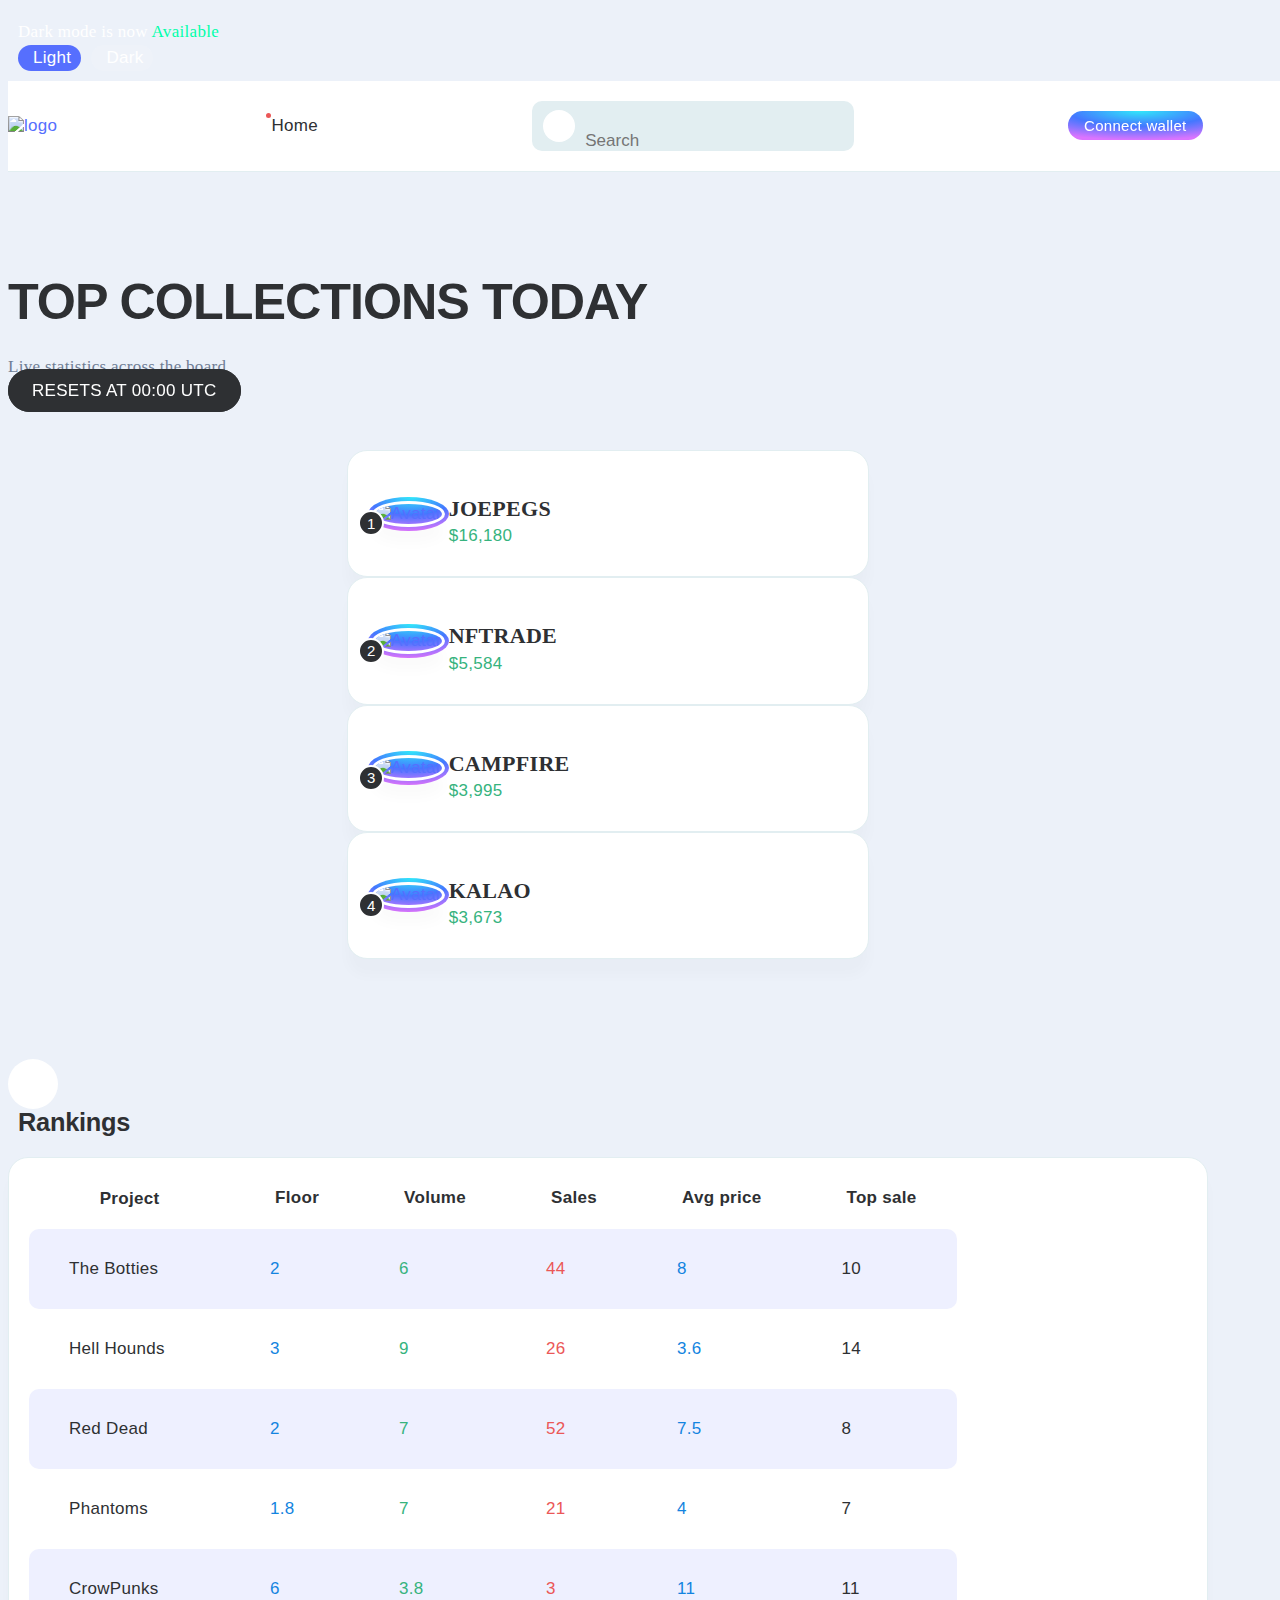
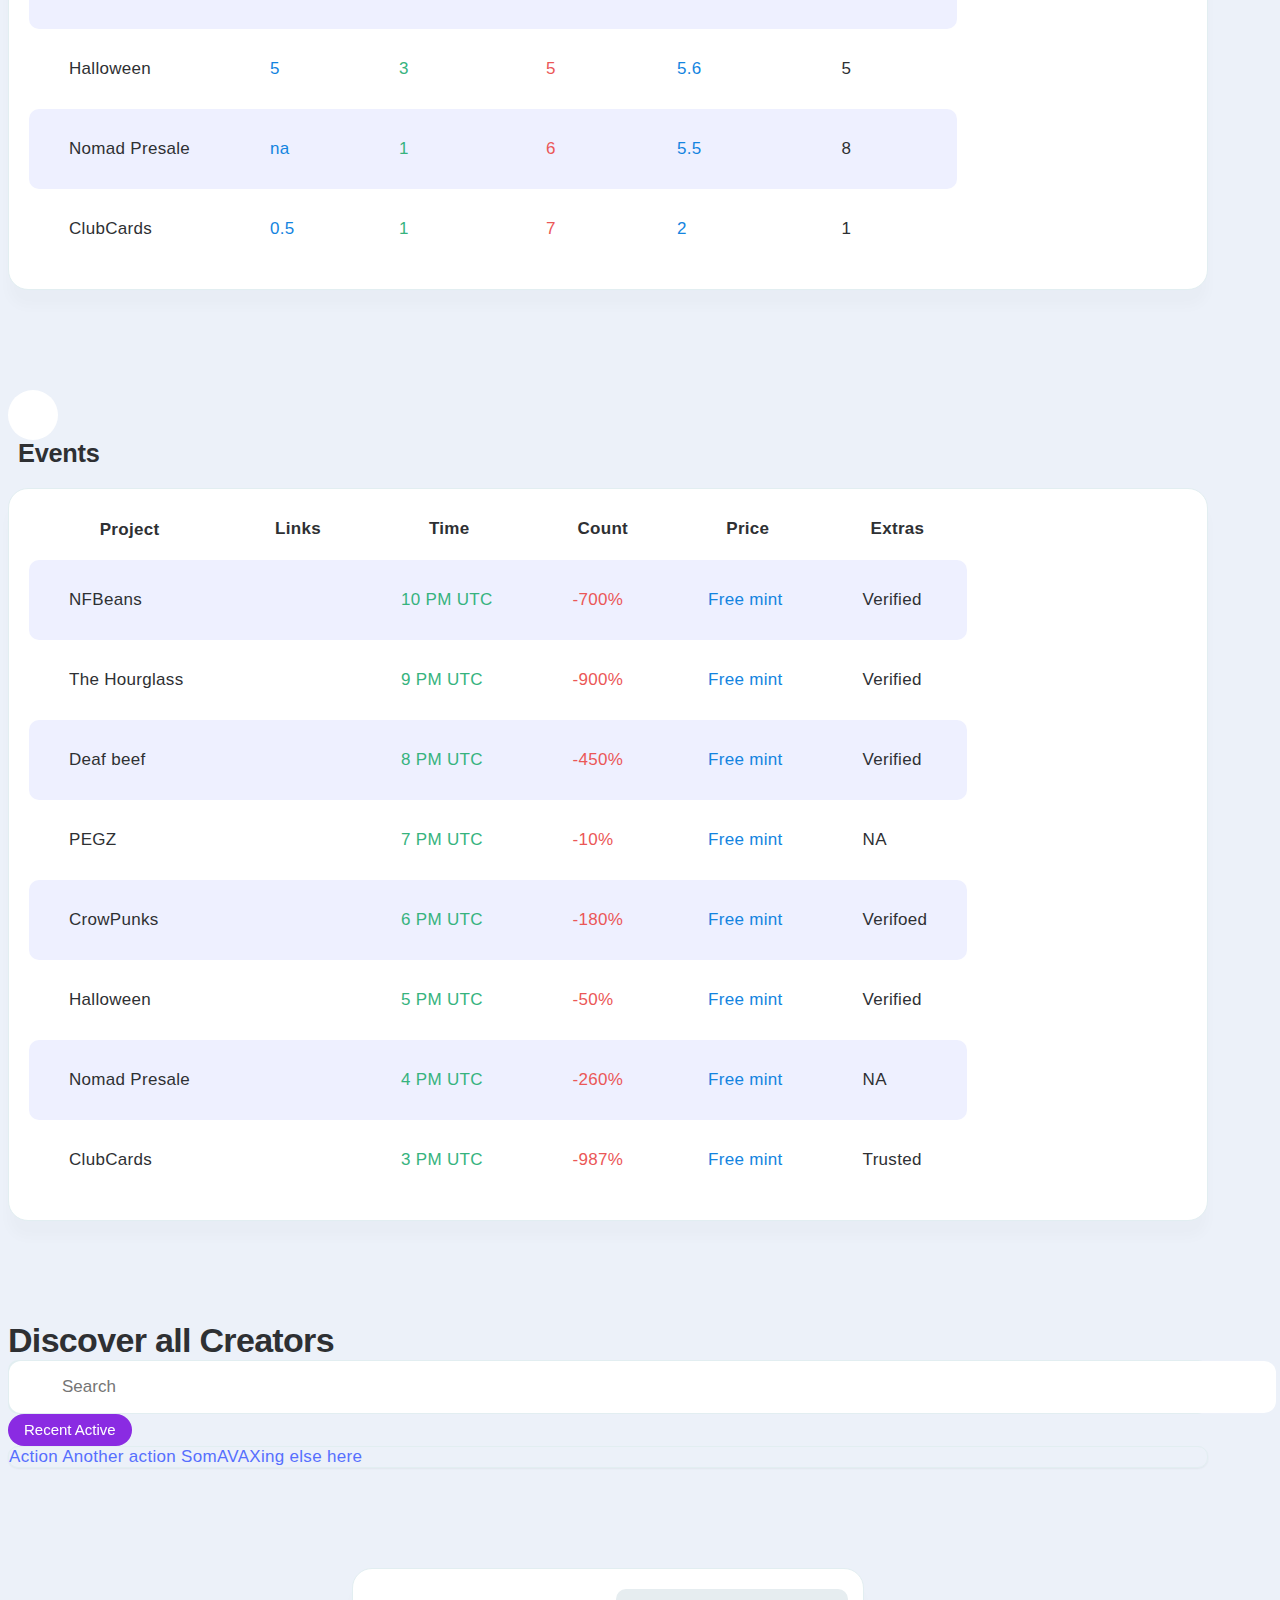
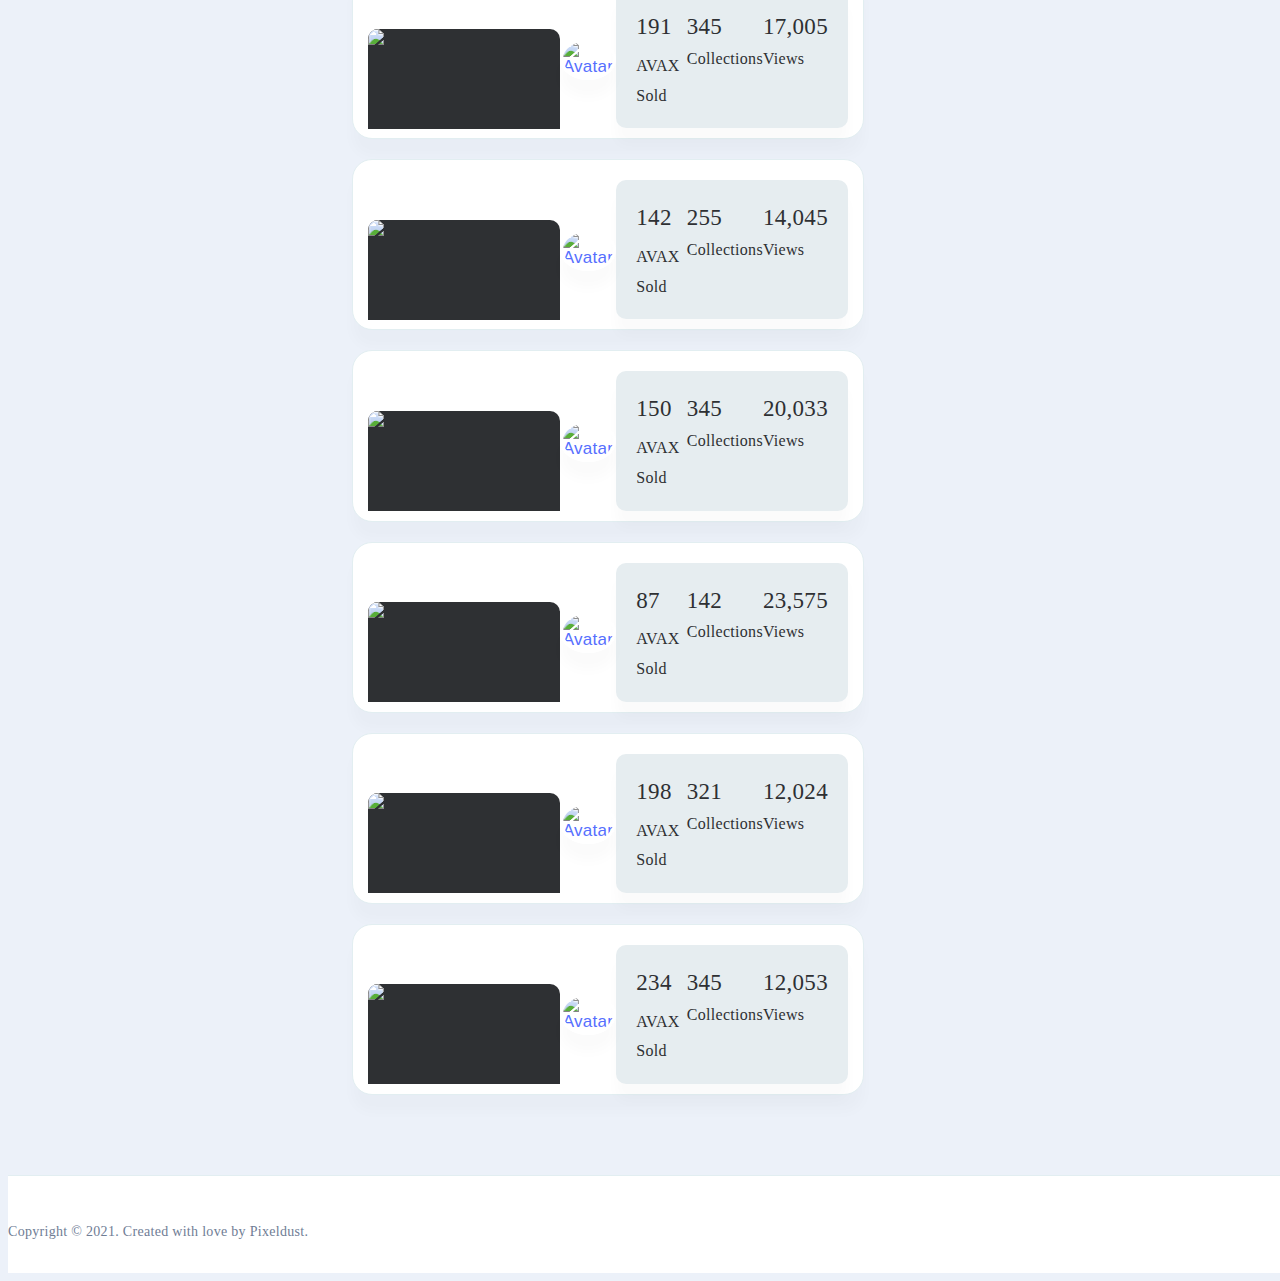
==== analytics.html @ ddad7b92 "Update" ====
<!DOCTYPE html>
<html lang="en">
	<head>
		<meta charset="UTF-8" />
		<meta name="title" content="Pixeldust" />
		<meta name="description" content="Egoverse NFT Marketplace" />
		<meta
			name="keywords"
			content="bootstrap, Egoverse , bootstrap5, sass, html5"
			/>
		<meta name="robots" content="index, follow" />
		<meta name="language" content="English" />
		<meta name="viewport" content="width=device-width, initial-scale=1.0" />
		<title> Analytics </title>
		<meta name="msapplication-TileColor" content="#da532c" />
		<meta name="theme-color" content="#ffffff" />
		<!-- 🌈🌈🌈🌈🌈🌈🌈🌈🌈🌈🌈🌈🌈🌈🌈 STYLES -->
		<link rel="stylesheet" href="assets/css/plugins/remixicon.css" />
		<link
			rel="stylesheet"
			href="assets/css/plugins/bootstrap.min.css"
			/>
		<link
			rel="stylesheet"
			href="assets/css/plugins/swiper-bundle.min.css"
			/>
		<link rel="stylesheet" href="assets/css/style.css" />
	</head>
	<body class="body">

		<div class="overflow-hidden">

			<div class="bg-dark py-10">
				<div class="container">
					<div
						class="text-center
						d-flex
						justify-content-between
						space-x-10
						align-items-center">
						<div class="space-x-10 d-flex align-items-center">
							<lottie-player
								src="https://assets6.lottiefiles.com/private_files/lf30_kqshlcsx.json"
								background="transparent"
								speed="2"
								style="width: 50px; height: 50px"
								loop
								autoplay></lottie-player>
							<p class="color_white">
								Dark mode is now
								<span style="color: rgb(0, 255, 170)">Available </span>
							</p>
						</div>

						<div class="mode_switcher space-x-10">
							<a href="#" class="light d-flex align-items-center is_active">
								<i class="ri-sun-fill"></i> Light
							</a>
							<a href="#" class="dark d-flex align-items-center">
								<i class="ri-moon-fill"></i> Dark
							</a>
						</div>
					</div>
				</div>
			</div>

			
			<header class="header__1 js-header" id="header">
				<div class="container">
					<div class="wrapper js-header-wrapper">
						<div class="header__logo">
							<a href="/">
								<img
									class="header__logo"
									id="logo_js"
									src="./assets/img/logos/egologo.png"
									alt="logo"
									/>
							</a>
						</div>
			
						<!-- ==================  -->
						<div class="header__menu">
							<ul class="d-flex space-x-20">
								<li class="has_popup">
									<a class="color_black is_new" href="index.html">Home <i class=""></i></a>
								</li>							
							</ul>
						</div>
						<!-- ================= -->
						<div class="header__search">
							<input type="text" placeholder="Search" />
							<button class="header__result">
								<i class="ri-search-line"></i>
							</button>
						</div>
						<div class="header__btns">
							<a class="btn btn-grad btn-sm" href="Connect-wallet.html">
								<i class="ri-wallet-3-line"></i>
								Connect wallet</a>
							<a href="" id="connectbtn">
								<img width="45" src="assets/img/icons/metamask.svg" alt="">
							</a>
						</div>
						<div class="header__burger js-header-burger"></div>
			
						<div class="header__mobile js-header-mobile">
							<div class="header__mobile__menu space-y-40">
								<ul class="d-flex space-y-20">
									<li> <a class="color_black" href="Marketplace.html"> Marketplace</a> </li>
									<li> <a class="color_black" href="Collections.html"> Collections</a> </li>
									<li> <a class="color_black" href="Profile.html"> Profile</a> </li>
									<li> <a class="color_black" href="Creators.html"> Creators</a> </li>
						
								</ul>
								<div class="space-y-20">
									<div class="header__search in_mobile w-full">
										<input type="text" placeholder="Search" />
										<button class="header__result">
											<i class="ri-search-line"></i>
										</button>
									</div>
									<a class="btn btn-grad btn-sm" href="Connect-wallet.html">Connect
										wallet</a>
								</div>
							</div>
						</div>
					</div>
				</div>
			</header>
			
			<!-- ====== headers -->
			<header class="header__1 js-header header_wallet" id="header_admin">
				<div class="container">
					<div class="wrapper js-header-wrapper space-x-10">
						<div class="header__logo">
							<a href="/">
								<img
									class="header__logo"
									id="logo_js"
									src="assets/img/logos/egologo.png"
									alt="logo"
									/>
							</a>
						</div>
						<!-- ==================  -->
						<div class="header__menu">
							<ul class="d-flex space-x-20">
								<li class="has_popup">
									<a class="color_black is_new" href="index.html"> Home <i class="ri-more-2-fill"></i></a>									
								</li>															
							</ul>
						</div>
						<!-- ================== -->
						<div class="header__search">
							<input type="text" placeholder="Search" />
							<button class="header__result">
								<i class="ri-search-line"></i>
							</button>
						</div>
						<div class="d-flex align-items-center space-x-20">
							<div class="header__notifications">
								<div class="js-notifications-icon">
									<i class="ri-notification-3-line"></i>
								</div>
								<div class="notifications_popup space-y-20">
									<div class="d-flex justify-content-between">
										<h5> Notifications</h5>
										<a href="Activity.html" class="badge color_white">View all</a>
									</div>
									<div
										class="item
										space-x-20
										d-flex
										justify-content-between
										align-items-center">
										<img
											class="thumb"
											src="assets/img/notifications/1.png"
											alt="..."
											/>
										<div class="details">
											<a href="activity.html"> <h6>Money revieved</h6> </a>
											<p>0.6 AVAX</p>
										</div>
										<span class="circle"></span>
									</div>
								</div>
							</div>
							<div class="header__avatar">
								<div class="price">
									<span>2.45 <strong>AVAX</strong> </span>
								</div>
								<img
									class="avatar"
									src="assets/img/avatars/avatar_2.png"
									alt="avatar"
									/>
								<div class="avatar_popup space-y-20">
									<div class="d-flex align-items-center justify-content-between">
										<span> 13b9ebda035r178... </span>
										<a href="/" class="ml-2">
											<i class="ri-file-copy-line"></i>
										</a>
									</div>
									<div class="d-flex align-items-center space-x-10">
										<img
											class="coin"
											src="assets/img/logos/coin.svg"
											alt="/"
											/>
										<div class="info">
											<p class="text-sm font-book text-gray-400">Balance</p>
											<p class="w-full text-sm font-bold text-green-500">16.58 AVAX</p>
										</div>
									</div>
									<div class="hr"></div>
									<div class="links space-y-10">
										<a href="#">
											<i class="ri-landscape-line"></i> <span> My items</span>
										</a>
										<a href="edit_profile.html">
											<i class="ri-pencil-line"></i> <span> Edit Profile</span>
										</a>
										<a href="#">
											<i class="ri-logout-circle-line"></i> <span> Logout</span>
										</a>
									</div>
								</div>
							</div>
							<div class="header__btns">
								<a class="btn btn-primary btn-sm" href="Upload-type.html">Create</a>
							</div>
							<div class="header__burger js-header-burger"></div>
						</div>
						<div class="header__mobile js-header-mobile">
							<div class="header__mobile__menu space-y-40">
								<ul class="d-flex space-y-20">
									<li> <a class="color_black" href="Marketplace.html"> Marketplace</a> </li>
									<li> <a class="color_black" href="Collections.html"> Collections</a> </li>
									<li> <a class="color_black" href="Profile.html"> Profile</a> </li>
									<li> <a class="color_black" href="Creators.html"> Creators</a> </li>
						
								</ul>
								<div class="space-y-20">
									<div class="header__search in_mobile w-full">
										<input type="text" placeholder="Search" />
										<button class="header__result">
											<i class="ri-search-line"></i>
										</button>
									</div>
									<a class="btn btn-grad btn-sm" href="Connect-wallet.html">Connect
										wallet</a>
								</div>
							</div>
						</div>
					</div>
				</div>
			</header><div class="hero__creators">
			    <div class="container">
			        <div class="row align-items-center justify-content-between">
			            <div class="col-lg-6">
			                <div class="space-y-20">
			                    <h1>TOP COLLECTIONS TODAY</h1>
			                    <p class="hero__text">
			                        Live statistics across the board
			                    </p>
			                </div>
			            </div>
			            <div class="col-lg-auto">
			                <a class="btn btn-dark" > RESETS AT 00:00 UTC
			                </a>
			            </div>
			        </div>
			
			    </div>
			</div><div class="container">
				<div class="row">
					<div class="col-lg-3">
						<div class="creator_item creator_card space-y-10 is_big">
							<div class="avatars flex-column space-y-10">
								<div class="media has_border">
									<a href="Profile.html">
										<img src="assets/img/logos/download.png"
											alt="Avatar" class="avatar avatar-md">
									</a>
									<div class="has_number">
										1
									</div>
								</div>
								<div class="text-center">
									<a href="Profile.html">
										<p class="avatars_name large color_black">JOEPEGS</p>
									</a>
									<span class="sales color_green"> $16,180 </span>
								</div>
							</div>
						</div>
					</div>
					<div class="col-lg-3">
						<div class="creator_item creator_card space-y-10 is_big">
							<div class="avatars flex-column space-y-10">
								<div class="media has_border">
									<a href="Profile.html">
										<img src="assets/img/logos/logoAnimation.svg"
											alt="Avatar" class="avatar avatar-md">
									</a>
									<div class="has_number">
										2
									</div>
								</div>
								<div class="text-center">
									<a href="Profile.html">
										<p class="avatars_name large color_black"> NFTRADE </p>
									</a>
									<span class="sales color_green">$5,584</span>
								</div>
							</div>
						</div>
					</div>
					<div class="col-lg-3">
						<div class="creator_item creator_card space-y-10 is_big">
							<div class="avatars flex-column space-y-10">
								<div class="media has_border">
									<a href="Profile.html">
										<img src="assets/img/logos/campfire_logo_black.webp"
											alt="Avatar" class="avatar avatar-md">
									</a>
									<div class="has_number">
										3
									</div>
								</div>
								<div class="text-center">
									<a href="Profile.html">
										<p class="avatars_name large color_black">CAMPFIRE</p>
									</a>
									<span class="sales color_green">$3,995</span>
								</div>
							</div>
						</div>
					</div>
					<div class="col-lg-3">
						<div class="creator_item creator_card space-y-10 is_big">
							<div class="avatars flex-column space-y-10">
								<div class="media has_border">
									<a href="Profile.html">
										<img src="assets/img/logos/favicon.ico"
											alt="Avatar" class="avatar avatar-md">
									</a>
									<div class="has_number">
										4
									</div>
								</div>
								<div class="text-center">
									<a href="Profile.html">
										<p class="avatars_name large color_black">KALAO</p>
									</a>
									<span class="sales color_green">$3,673</span>
								</div>
							</div>
						</div>
					</div>
				</div>
			</div>
			
			<section class="section upcoming_projects mt-100">
			    <div class="container">
			        <div class="space-x-10 d-flex align-items-center mb-20">
			            <div class="calendar_icon"><i class="ri-calendar-event-line"></i></div>
			            <h3>Rankings</h3>
			        </div>
			        <div class="box d-flex table-responsive">
			            <table class="table upcoming_projects">
			                <thead>
			                    <tr>
			                        <th scope="col"><span>Project</span></th>
			                        <th class="space-x-5" scope="col"><i class="ri-link"></i><span>	Floor</span></th>
			                        <th class="space-x-5" scope="col"><i class="ri-time-line"></i><span>Volume</span></th>
			                        <th class="space-x-5" scope="col"><i class="ri-price-tag-3-line"></i><span>Sales</span></th>
			                        <th class="space-x-5" scope="col"><i class="ri-money-dollar-circle-line"></i><span>Avg price</span></th>
			                        <th class="space-x-5" scope="col"><i class="ri-file-line"></i><span>Top sale</span></th>
			                    </tr>
			                </thead>
			                <tbody>
			                    <tr>
			                        <td><span class="color_black">The Botties</span></td>
			                        <td><span class="color_info">2</span></td>
			                        <td><span class="color_green">6</span></td>
			                        <td><span class="color_red">44</span></td>
			                        <td><span class="color_info">8</span></td>
			                        <td><span class="color_black">10</span></td>
			                    </tr>
			                    <tr class="white">
			                        <td><span class="color_black">Hell Hounds</span></td>
			                        <td><span class="color_info">3</span></td>
			                        <td><span class="color_green">9</span></td>
			                        <td><span class="color_red">26</span></td>
			                        <td><span class="color_info">3.6</span></td>
			                        <td><span class="color_black">14</span></td>
			                    </tr>
			                    <tr>
			                        <td><span class="color_black">Red Dead</span></td>
			                        <td><span class="color_info">2</span></td>
			                        <td><span class="color_green">7</span></td>
			                        <td><span class="color_red">52</span></td>
			                        <td><span class="color_info">7.5</span></td>
			                        <td><span class="color_black">8</span></td>
			                    </tr>
			                    <tr class="white">
			                        <td><span class="color_black">Phantoms</span></td>
			                        <td><span class="color_info">1.8</span></td>
			                        <td><span class="color_green">7</span></td>
			                        <td><span class="color_red">21</span></td>
			                        <td><span class="color_info">4</span></td>
			                        <td><span class="color_black">7</span></td>
			                    </tr>
			                    <tr>
			                        <td><span class="color_black">CrowPunks</span></td>
			                        <td><span class="color_info">6</span></td>
			                        <td><span class="color_green">3.8</span></td>
			                        <td><span class="color_red">3</span></td>
			                        <td><span class="color_info">11</span></td>
			                        <td><span class="color_black">11</span></td>
			                    </tr>
			                    <tr class="white">
			                        <td><span class="color_black">Halloween</span></td>
			                        <td><span class="color_info">5</span></td>
			                        <td><span class="color_green">3</span></td>
			                        <td><span class="color_red">5</span></td>
			                        <td><span class="color_info">5.6</span></td>
			                        <td><span class="color_black">5</span></td>
			                    </tr>
			                    <tr>
			                        <td><span class="color_black">Nomad Presale</span></td>
			                        <td><span class="color_info">na</span></td>
			                        <td><span class="color_green">1</span></td>
			                        <td><span class="color_red">6</span></td>
			                        <td><span class="color_info">5.5</span></td>
			                        <td><span class="color_black">8</span></td>
			                    </tr>
			                    <tr class="white">
			                        <td><span class="color_black">ClubCards</span></td>
			                        <td><span class="color_info">0.5</span></td>
			                        <td><span class="color_green">1</span></td>
			                        <td><span class="color_red">7</span></td>
			                        <td><span class="color_info">2</span></td>
			                        <td><span class="color_black">1</span></td>
			                    </tr>
			
			                </tbody>
			            </table>
			        </div>
			    </div>
			</section>
			<section class="section upcoming_projects mt-100">
			    <div class="container">
			        <div class="space-x-10 d-flex align-items-center mb-20">
			            <div class="calendar_icon"><i class="ri-calendar-event-line"></i></div>
			            <h3>Events</h3>
			        </div>
			        <div class="box d-flex table-responsive">
			            <table class="table upcoming_projects">
			                <thead>
			                    <tr>
			                        <th scope="col"><span>Project</span></th>
			                        <th class="space-x-5" scope="col"><i class="ri-link"></i><span>Links</span></th>
			                        <th class="space-x-5" scope="col"><i class="ri-time-line"></i><span>Time</span></th>
			                        <th class="space-x-5" scope="col"><i class="ri-price-tag-3-line"></i><span>Count</span></th>
			                        <th class="space-x-5" scope="col"><i class="ri-money-dollar-circle-line"></i><span>Price</span></th>
			                        <th class="space-x-5" scope="col"><i class="ri-file-line"></i><span>Extras</span></th>
			                    </tr>
			                </thead>
			                <tbody>
			                    <tr>
			                        <td><span class="color_black">NFBeans</span></td>
			                        <td><img class="imh-fluid" src="/assets/img/icons/browsers.png" alt=""></td>
			                        <td><span class="color_green">10 PM UTC</span></td>
			                        <td><span class="color_red">-700%</span></td>
			                        <td><span class="color_info">Free mint</span></td>
			                        <td><span class="color_black">Verified</span></td>
			                    </tr>
			                    <tr class="white">
			                        <td><span class="color_black">The Hourglass</span></td>
			                        <td><img class="imh-fluid" src="/assets/img/icons/browsers.png" alt=""></td>
			                        <td><span class="color_green">9 PM UTC</span></td>
			                        <td><span class="color_red">-900%</span></td>
			                        <td><span class="color_info">Free mint</span></td>
			                        <td><span class="color_black">Verified</span></td>
			                    </tr>
			                    <tr>
			                        <td><span class="color_black">Deaf beef</span></td>
			                        <td><img class="imh-fluid" src="/assets/img/icons/browsers.png" alt=""></td>
			                        <td><span class="color_green">8 PM UTC</span></td>
			                        <td><span class="color_red">-450%</span></td>
			                        <td><span class="color_info">Free mint</span></td>
			                        <td><span class="color_black">Verified</span></td>
			                    </tr>
			                    <tr class="white">
			                        <td><span class="color_black">PEGZ</span></td>
			                        <td><img class="imh-fluid" src="/assets/img/icons/browsers.png" alt=""></td>
			                        <td><span class="color_green">7 PM UTC</span></td>
			                        <td><span class="color_red">-10%</span></td>
			                        <td><span class="color_info">Free mint</span></td>
			                        <td><span class="color_black">NA</span></td>
			                    </tr>
			                    <tr>
			                        <td><span class="color_black">CrowPunks</span></td>
			                        <td><img class="imh-fluid" src="/assets/img/icons/browsers.png" alt=""></td>
			                        <td><span class="color_green">6 PM UTC</span></td>
			                        <td><span class="color_red">-180%</span></td>
			                        <td><span class="color_info">Free mint</span></td>
			                        <td><span class="color_black">Verifoed</span></td>
			                    </tr>
			                    <tr class="white">
			                        <td><span class="color_black">Halloween</span></td>
			                        <td><img class="imh-fluid" src="/assets/img/icons/browsers.png" alt=""></td>
			                        <td><span class="color_green">5 PM UTC</span></td>
			                        <td><span class="color_red">-50%</span></td>
			                        <td><span class="color_info">Free mint</span></td>
			                        <td><span class="color_black">Verified</span></td>
			                    </tr>
			                    <tr>
			                        <td><span class="color_black">Nomad Presale</span></td>
			                        <td><img class="imh-fluid" src="/assets/img/icons/browsers.png" alt=""></td>
			                        <td><span class="color_green">4 PM UTC</span></td>
			                        <td><span class="color_red">-260%</span></td>
			                        <td><span class="color_info">Free mint</span></td>
			                        <td><span class="color_black">NA</span></td>
			                    </tr>
			                    <tr class="white">
			                        <td><span class="color_black">ClubCards</span></td>
			                        <td><img class="imh-fluid" src="/assets/img/icons/browsers.png" alt=""></td>
			                        <td><span class="color_green">3 PM UTC</span></td>
			                        <td><span class="color_red">-987%</span></td>
			                        <td><span class="color_info">Free mint</span></td>
			                        <td><span class="color_black">Trusted</span></td>
			                    </tr>
			
			                </tbody>
			            </table>
			        </div>
			    </div>
			</section>

			
			<div class="section__creators mt-100">
				<div class="container">
					<div class="space-y-30">
						<div class="section_head">
							<div class="row justify-content-between
								align-items-center">
								<div class="col-lg-auto">
									<h2 class="section__title">Discover all Creators</h2>
								</div>
								<div class="col-lg-4">
									<div class="search">
										<input type="text" placeholder="Search"
											class="bg_white" style="background:white
											!important">
										<button class="result">
											<i class="ri-search-line"></i>
										</button>
									</div>
								</div>
			
								<div class="col-lg-auto">
									<div class="dropdown">
										<button class="btn btn-primary btn-sm
											dropdown-toggle"
											type="button"
											data-toggle="dropdown" aria-haspopup="true"
											aria-expanded="false">
											Recent Active
										</button>
										<div class="dropdown-menu">
											<a class="dropdown-item" href="#">Action</a>
											<a class="dropdown-item" href="#">Another action</a>
											<a class="dropdown-item" href="#">SomAVAXing else
												here</a>
										</div>
									</div>
								</div>
			
							</div>
						</div>
						<div class="section__body space-y-20">
							<div class="row mb-20_reset">
								<div class="col-lg-4">
									<div class="creator_item creator_card space-y-20 mb-20">
										<div class="avatars flex-column space-y-10">
											<div class="cover">
												<img
													src="assets/img/items/cover_1.png"
													alt="Avatar" class="img-fluid">
											</div>
											<div class="media">
												<a href="Profile.html">
													<img
														src="assets/img/avatars/avatar_5.png"
														alt="Avatar" class="avatar
														avatar-md">
												</a>
											</div>
											<div class="details text-center">
												<div>
													<p class="color_black txt_lg">191
														<span
															class="txt_sm">AVAX</span></p>
													<p class="color_black txt_sm">Sold</p>
												</div>
												<div>
													<p class="color_black txt_lg">345</p>
													<p class="color_black txt_sm">Collections</p>
												</div>
												<div>
													<p class="color_black txt_lg">17,005</p>
													<p class="color_black txt_sm">Views</p>
												</div>
											</div>
										</div>
									</div>
								</div>
								<div class="col-lg-4">
									<div class="creator_item creator_card space-y-20 mb-20">
										<div class="avatars flex-column space-y-10">
											<div class="cover">
												<img
													src="assets/img/items/cover_2.png"
													alt="Avatar" class="img-fluid">
											</div>
											<div class="media">
												<a href="Profile.html">
													<img
														src="assets/img/avatars/avatar_6.png"
														alt="Avatar" class="avatar
														avatar-md">
												</a>
											</div>
											<div class="details text-center">
												<div>
													<p class="color_black txt_lg">142
														<span
															class="txt_sm">AVAX</span></p>
													<p class="color_black txt_sm">Sold</p>
												</div>
												<div>
													<p class="color_black txt_lg">255</p>
													<p class="color_black txt_sm">Collections</p>
												</div>
												<div>
													<p class="color_black txt_lg">14,045</p>
													<p class="color_black txt_sm">Views</p>
												</div>
											</div>
										</div>
									</div>
								</div>
								<div class="col-lg-4">
									<div class="creator_item creator_card space-y-20 mb-20">
										<div class="avatars flex-column space-y-10">
											<div class="cover">
												<img
													src="assets/img/items/cover_3.png"
													alt="Avatar" class="img-fluid">
											</div>
											<div class="media">
												<a href="Profile.html">
													<img
														src="assets/img/avatars/avatar_7.png"
														alt="Avatar" class="avatar
														avatar-md">
												</a>
											</div>
											<div class="details text-center">
												<div>
													<p class="color_black txt_lg">150
														<span
															class="txt_sm">AVAX</span></p>
													<p class="color_black txt_sm">Sold</p>
												</div>
												<div>
													<p class="color_black txt_lg">345</p>
													<p class="color_black txt_sm">Collections</p>
												</div>
												<div>
													<p class="color_black txt_lg">20,033</p>
													<p class="color_black txt_sm">Views</p>
												</div>
											</div>
										</div>
									</div>
								</div>
								<div class="col-lg-4">
									<div class="creator_item creator_card space-y-20 mb-20">
										<div class="avatars flex-column space-y-10">
											<div class="cover">
												<img
													src="assets/img/items/cover_4.png"
													alt="Avatar" class="img-fluid">
											</div>
											<div class="media">
												<a href="Profile.html">
													<img
														src="assets/img/avatars/avatar_8.png"
														alt="Avatar" class="avatar
														avatar-md">
												</a>
											</div>
											<div class="details text-center">
												<div>
													<p class="color_black txt_lg">87
														<span
															class="txt_sm">AVAX</span></p>
													<p class="color_black txt_sm">Sold</p>
												</div>
												<div>
													<p class="color_black txt_lg">142</p>
													<p class="color_black txt_sm">Collections</p>
												</div>
												<div>
													<p class="color_black txt_lg">23,575</p>
													<p class="color_black txt_sm">Views</p>
												</div>
											</div>
										</div>
									</div>
								</div>
								<div class="col-lg-4">
									<div class="creator_item creator_card space-y-20 mb-20">
										<div class="avatars flex-column space-y-10">
											<div class="cover">
												<img
													src="assets/img/items/cover_5.png"
													alt="Avatar" class="img-fluid">
											</div>
											<div class="media">
												<a href="Profile.html">
													<img
														src="assets/img/avatars/avatar_9.png"
														alt="Avatar" class="avatar
														avatar-md">
												</a>
											</div>
											<div class="details text-center">
												<div>
													<p class="color_black txt_lg">198
														<span
															class="txt_sm">AVAX</span></p>
													<p class="color_black txt_sm">Sold</p>
												</div>
												<div>
													<p class="color_black txt_lg">321</p>
													<p class="color_black txt_sm">Collections</p>
												</div>
												<div>
													<p class="color_black txt_lg">12,024</p>
													<p class="color_black txt_sm">Views</p>
												</div>
											</div>
										</div>
									</div>
								</div>
								<div class="col-lg-4">
									<div class="creator_item creator_card space-y-20 mb-20">
										<div class="avatars flex-column space-y-10">
											<div class="cover">
												<img
													src="assets/img/items/cover_6.png"
													alt="Avatar" class="img-fluid">
											</div>
											<div class="media">
												<a href="Profile.html">
													<img
														src="assets/img/avatars/avatar_10.png"
														alt="Avatar" class="avatar
														avatar-md">
												</a>
											</div>
											<div class="details text-center">
												<div>
													<p class="color_black txt_lg">234
														<span
															class="txt_sm">AVAX</span></p>
													<p class="color_black txt_sm">Sold</p>
												</div>
												<div>
													<p class="color_black txt_lg">345</p>
													<p class="color_black txt_sm">Collections</p>
												</div>
												<div>
													<p class="color_black txt_lg">12,053</p>
													<p class="color_black txt_sm">Views</p>
												</div>
											</div>
										</div>
									</div>
								</div>
							</div>
			
						</div>
			
					</div>
				</div>
			</div>
			
			<footer class="footer__1">
				<div class="container">
					<p class="copyright text-center">
						Copyright © 2021. Created with love by Pixeldust.
					</p>
				</div>
			</footer>		</div>
		<!-- 🌈🌈🌈🌈🌈🌈🌈🌈🌈🌈🌈🌈🌈🌈🌈 SCRIPTS -->
		<script src="assets/js/jquery-3.6.0.js"></script>
		<script src="assets/js/bootstrap.bundle.min.js"></script>
		<script src="assets/js/swiper-bundle.min.js"></script>
		<script src="assets/js/gsap.min.js"></script>
		<script src="assets/js/ScrollTrigger.min.js"></script>
		<script src="assets/js/sticky-sidebar.js"></script>
		<script src="assets/js/script.js"></script>
		<script src="https://cdn.jsdelivr.net/npm/web3@latest/dist/web3.min.js"></script>
		<script src="https://unpkg.com/moralis/dist/moralis.js"></script>
		<script src="assets/js/nft.js"></script>
		<script
			src="https://unpkg.com/@lottiefiles/lottie-player@latest/dist/lottie-player.js"></script>
	</body>
</html>
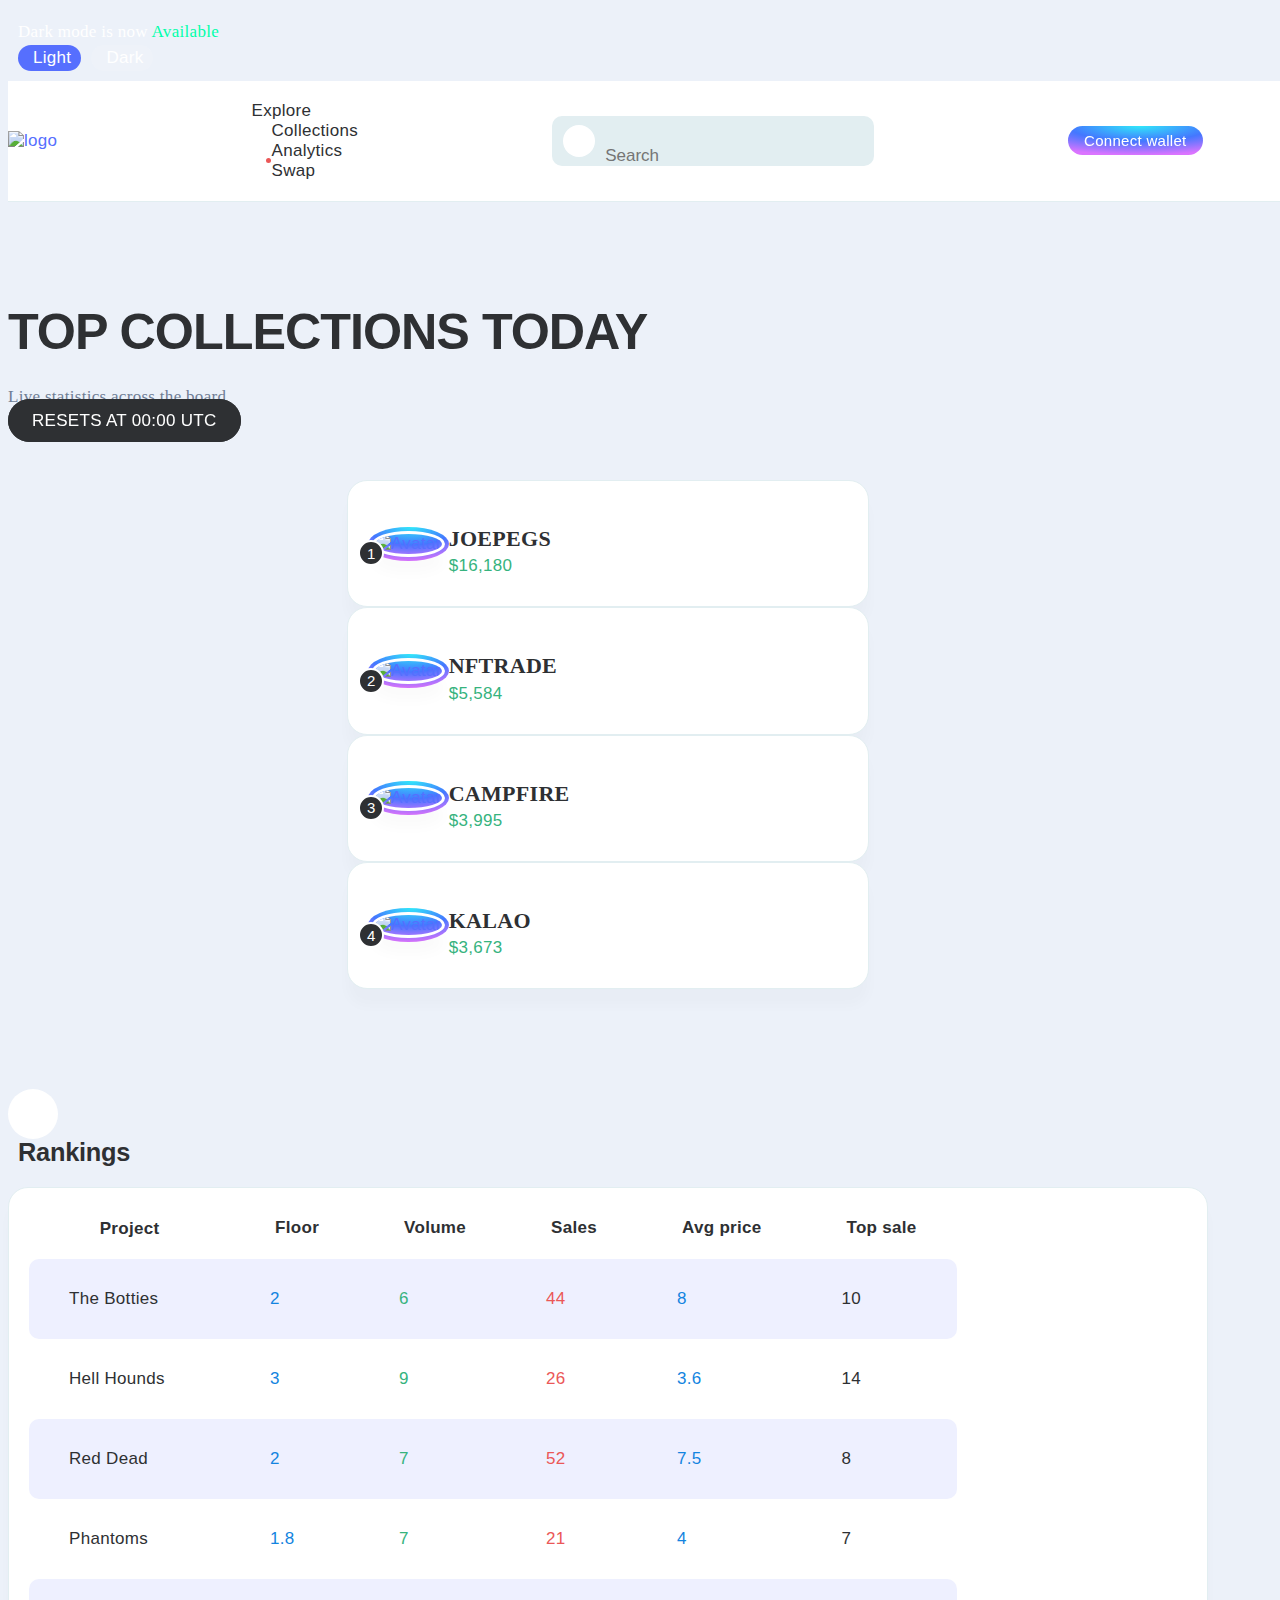
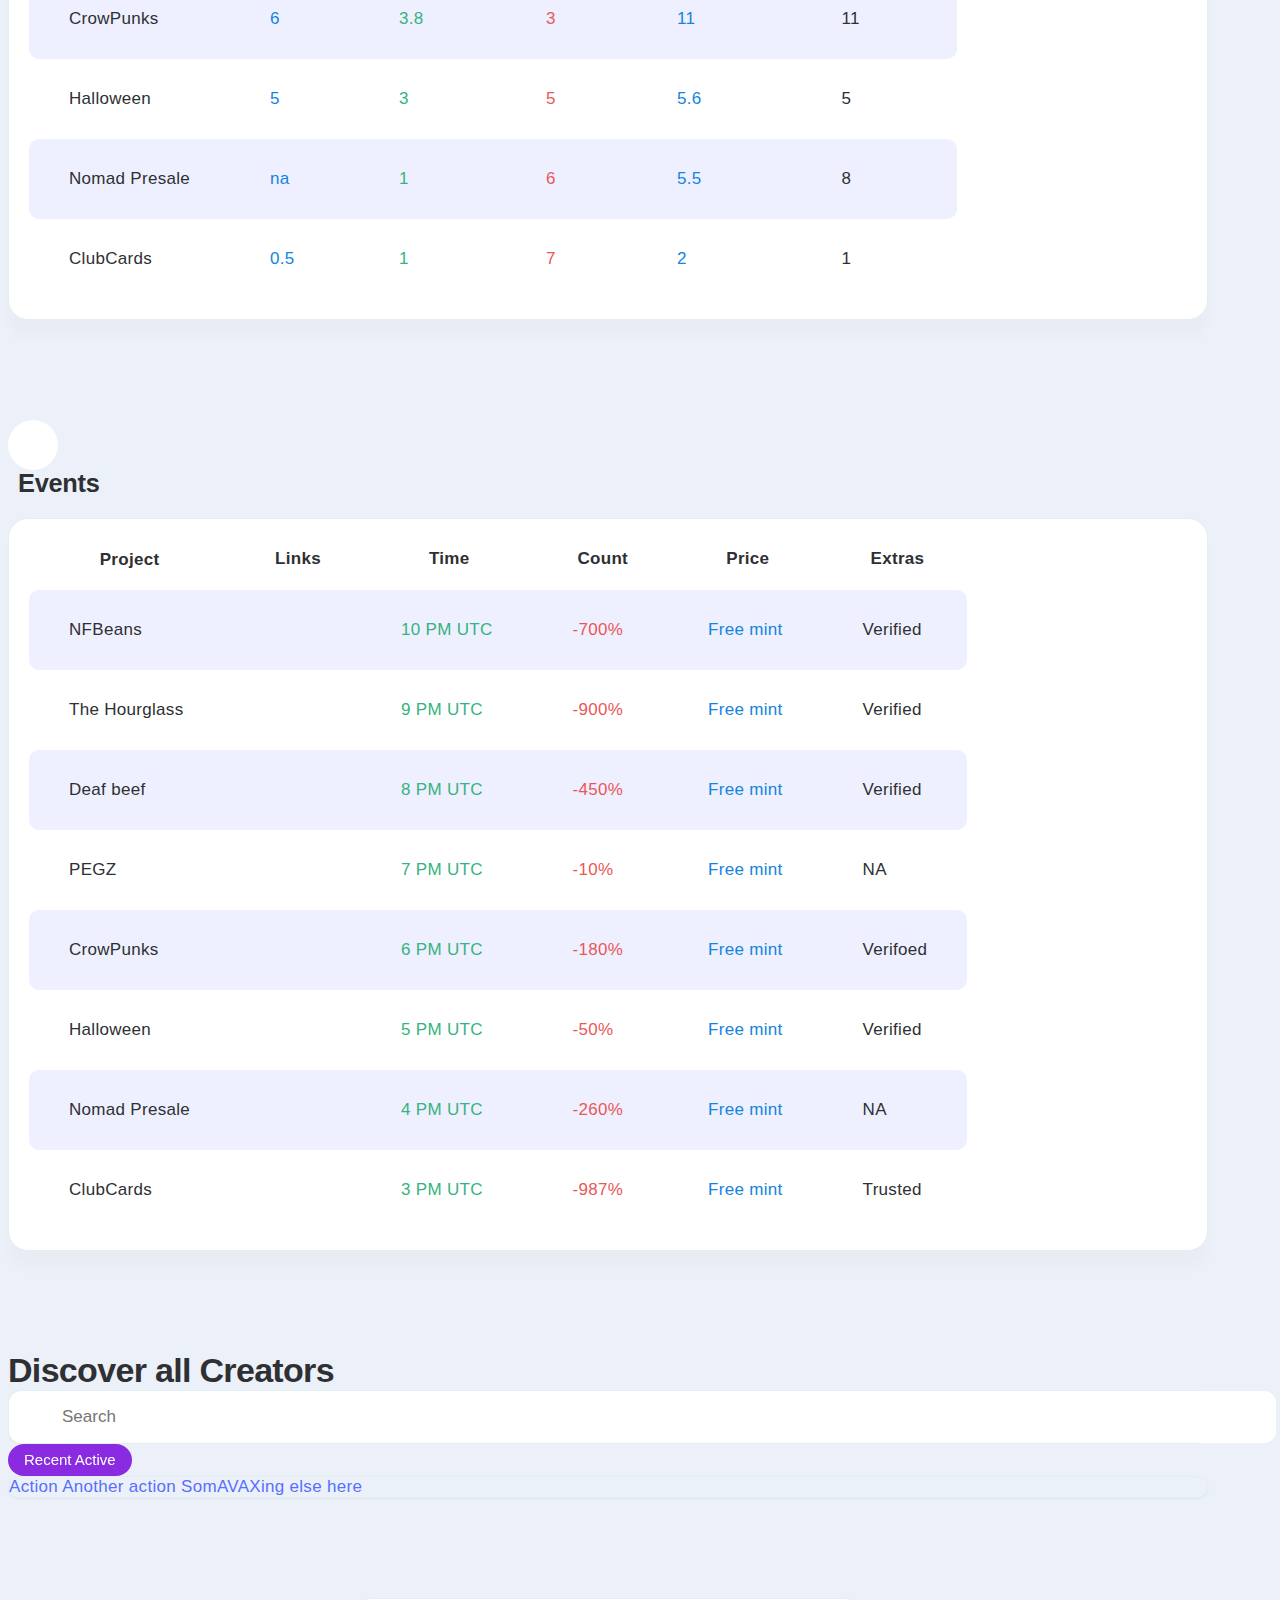
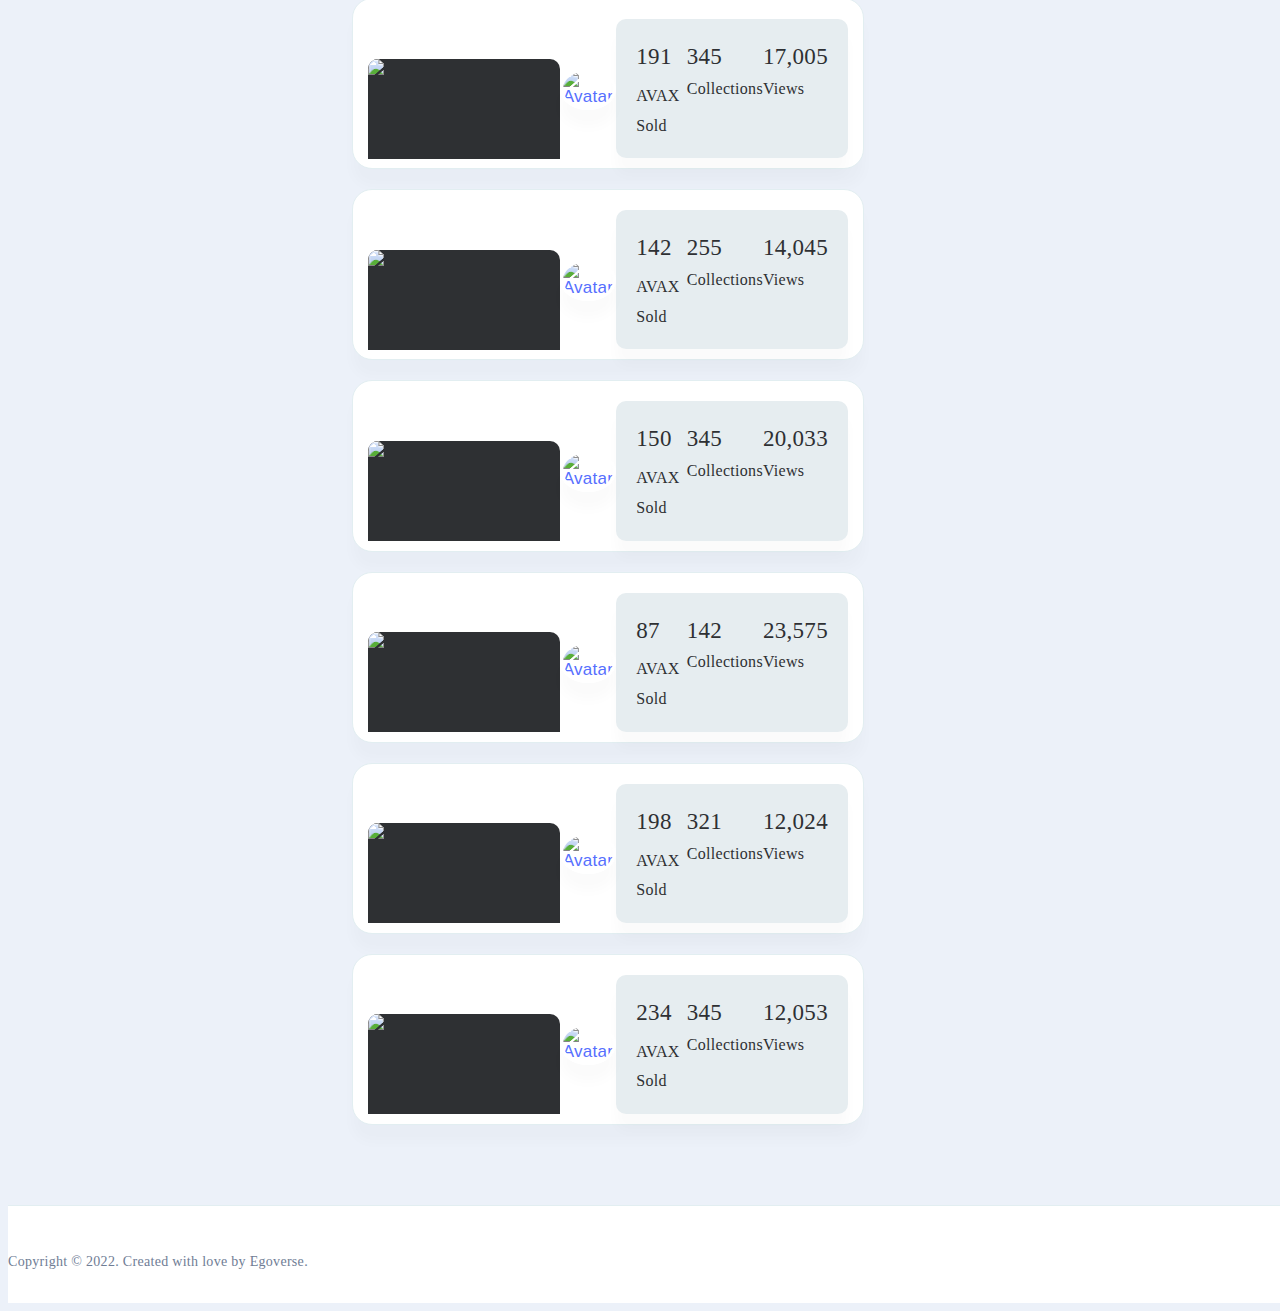
==== commit 90bb7dc3: "update" ====
--- a/analytics.html
+++ b/analytics.html
@@ -84,8 +84,19 @@
 						<div class="header__menu">
 							<ul class="d-flex space-x-20">
 								<li class="has_popup">
-									<a class="color_black is_new" href="index.html">Home <i class=""></i></a>
-								</li>							
+									<a class="color_black" href="index.html"> Explore <i class=""></i></a>
+								</li>
+								<li>
+									<a class="color_black" href="collections.html"> Collections <i
+											class=""></i></i></a>
+								</li>
+								<li>
+									<a class="color_black" href="analytics.html"> Analytics <i
+											class=""></i></i></a>
+								</li>
+								<li class="has_popup2">
+									<a class="color_black is_new" href="#">Swap<i class=""></i></a>
+								</li>
 							</ul>
 						</div>
 						<!-- ================= -->
@@ -148,8 +159,19 @@
 						<div class="header__menu">
 							<ul class="d-flex space-x-20">
 								<li class="has_popup">
-									<a class="color_black is_new" href="index.html"> Home <i class="ri-more-2-fill"></i></a>									
-								</li>															
+									<a class="color_black" href="index.html"> Explore <i class=""></i></a>
+								</li>
+								<li>
+									<a class="color_black" href="collections.html"> Collections <i
+											class=""></i></i></a>
+								</li>
+								<li>
+									<a class="color_black" href="analytics.html"> Analytics <i
+											class=""></i></i></a>
+								</li>
+								<li class="has_popup2">
+									<a class="color_black is_new" href="#">Mint<i class=""></i></a>
+								</li>
 							</ul>
 						</div>
 						<!-- ================== -->
@@ -807,7 +829,7 @@
 			<footer class="footer__1">
 				<div class="container">
 					<p class="copyright text-center">
-						Copyright © 2021. Created with love by Pixeldust.
+						Copyright © 2022. Created with love by Egoverse.
 					</p>
 				</div>
 			</footer>		</div>
